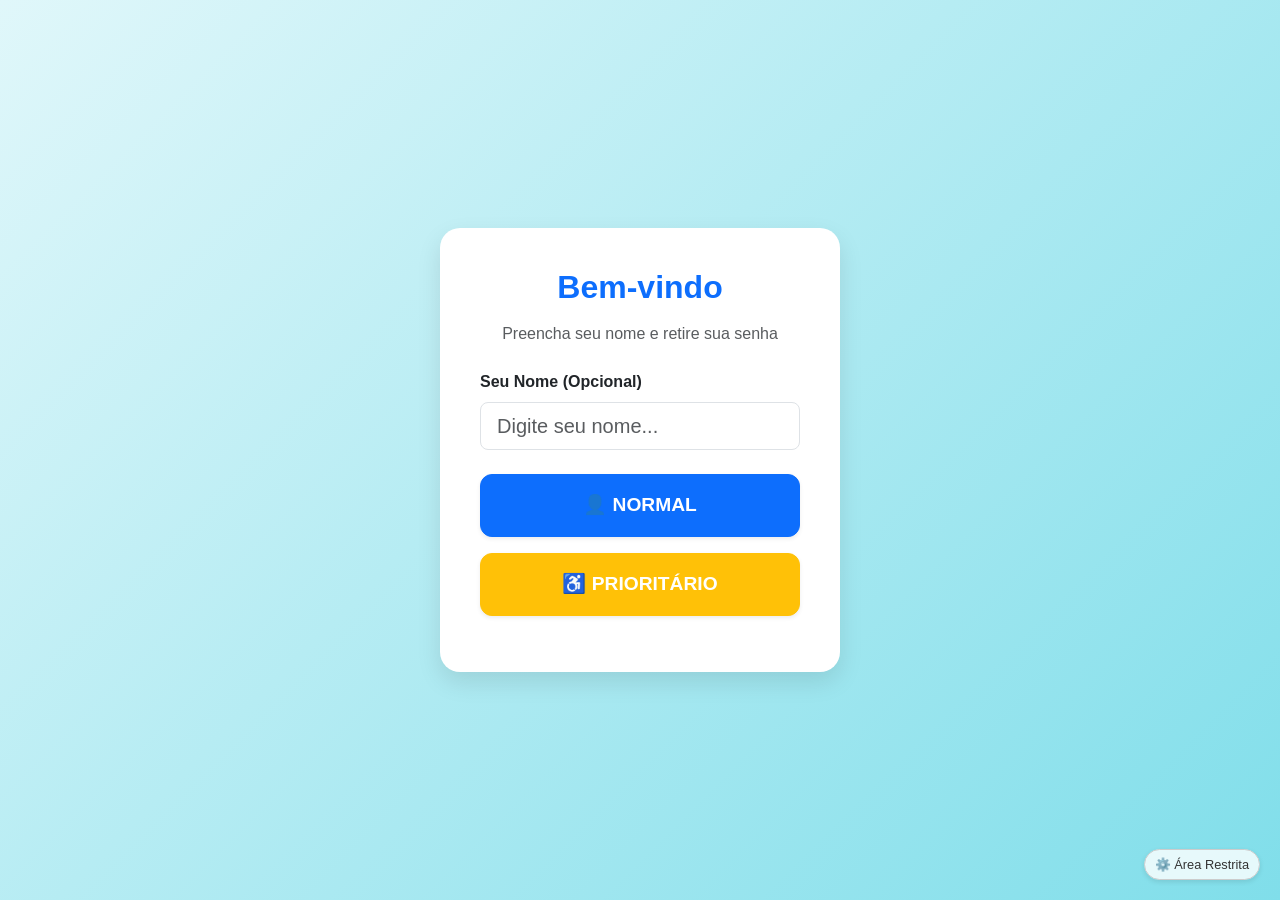
==== src/main/resources/static/index.html @ a520a3f4 "feat: Frontend, logica de armazenamento de dados" ====
<!DOCTYPE html>
<html lang="pt">
<head>
  <meta charset="UTF-8">
  <meta name="viewport" content="width=device-width, initial-scale=1.0">
  <title>Retirar Senha</title>
  <link href="https://cdn.jsdelivr.net/npm/bootstrap@5.3.0/dist/css/bootstrap.min.css" rel="stylesheet">
  <link href="css/style.css" rel="stylesheet">
</head>
<body>

<div class="container ticket-card">
  <h2 class="mb-3 fw-bold text-primary">Bem-vindo</h2>
  <p class="text-muted mb-4">Preencha seu nome e retire sua senha</p>

  <div class="mb-4 text-start">
    <label for="inputNome" class="form-label fw-bold">Seu Nome (Opcional)</label>
    <input type="text" class="form-control form-control-lg" id="inputNome" placeholder="Digite seu nome...">
  </div>

  <button onclick="gerarSenha('NORMAL')" class="btn btn-primary btn-ticket shadow-sm">
    👤 Normal
  </button>

  <button onclick="gerarSenha('PRIORITARIO')" class="btn btn-warning text-white btn-ticket shadow-sm">
    ♿ Prioritário
  </button>

  <div id="ticket-result">
    <p class="mb-0 text-muted">Sua senha:</p>
    <div class="big-number" id="numero-senha">---</div>
    <p id="nome-exibido" class="fw-bold text-dark mt-2"></p>
    <p class="small text-muted">Aguarde ser chamado.</p>
  </div>
</div>

<a href="/admin.html" class="admin-link">⚙️ Área Restrita</a>

<script src="js/totem.js"></script>
</body>
</html>
---- src/main/resources/static/css/style.css ----
body {
    /* Gradiente moderno */
    background: linear-gradient(135deg, #e0f7fa 0%, #80deea 100%);
    height: 100vh;
    display: flex;
    align-items: center;
    justify-content: center;
    font-family: 'Segoe UI', Tahoma, Geneva, Verdana, sans-serif;
    margin: 0;
}

.ticket-card {
    max-width: 400px;
    width: 100%; /* Garante que não fica espremido em telas pequenas */
    padding: 2.5rem;
    border-radius: 20px;
    box-shadow: 0 10px 25px rgba(0,0,0,0.1);
    background: white;
    text-align: center;
}

.btn-ticket {
    width: 100%;
    padding: 1rem;
    font-size: 1.2rem;
    font-weight: bold;
    margin-bottom: 1rem;
    border-radius: 12px;
    text-transform: uppercase;
    transition: transform 0.2s;
}

.btn-ticket:active {
    transform: scale(0.95);
}

#ticket-result {
    display: none;
    margin-top: 2rem;
    padding: 1.5rem;
    background-color: #f1f8e9;
    border: 2px dashed #aed581;
    border-radius: 15px;
}

.big-number {
    font-size: 3.5rem;
    font-weight: 800;
    color: #2e7d32;
}

/* Link discreto para o Admin */
.admin-link {
    position: fixed;
    bottom: 20px;
    right: 20px;
    background-color: rgba(255, 255, 255, 0.8);
    padding: 5px 10px;
    border-radius: 50px;
    font-size: 0.8rem;
    color: #333;
    border: 1px solid #ccc;
    text-decoration: none;
    box-shadow: 0 2px 5px rgba(0,0,0,0.1);
    transition: all 0.3s ease;
}

.admin-link:hover {
    background-color: #333;
    color: white;
}


/* --- ESTILOS DO PAINEL ADMIN --- */

.painel-container {
    max-width: 900px;
    margin: 6rem auto 2rem auto; /* Margem superior maior por causa da navbar fixa */
    background: rgba(255, 255, 255, 0.95);
    padding: 2rem;
    border-radius: 15px;
    box-shadow: 0 4px 15px rgba(0,0,0,0.1);
}

.current-ticket-card {
    background-color: #e3f2fd;
    border: 2px solid #2196f3;
    border-radius: 10px;
    padding: 2rem;
    text-align: center;
    margin-bottom: 2rem;
}

.status-badge {
    font-size: 0.9rem;
    padding: 0.5em 1em;
}

/* Ajuste na Navbar para ficar bonita sobre o gradiente */
.navbar {
    backdrop-filter: blur(10px);
    background-color: rgba(255, 255, 255, 0.9) !important;
}
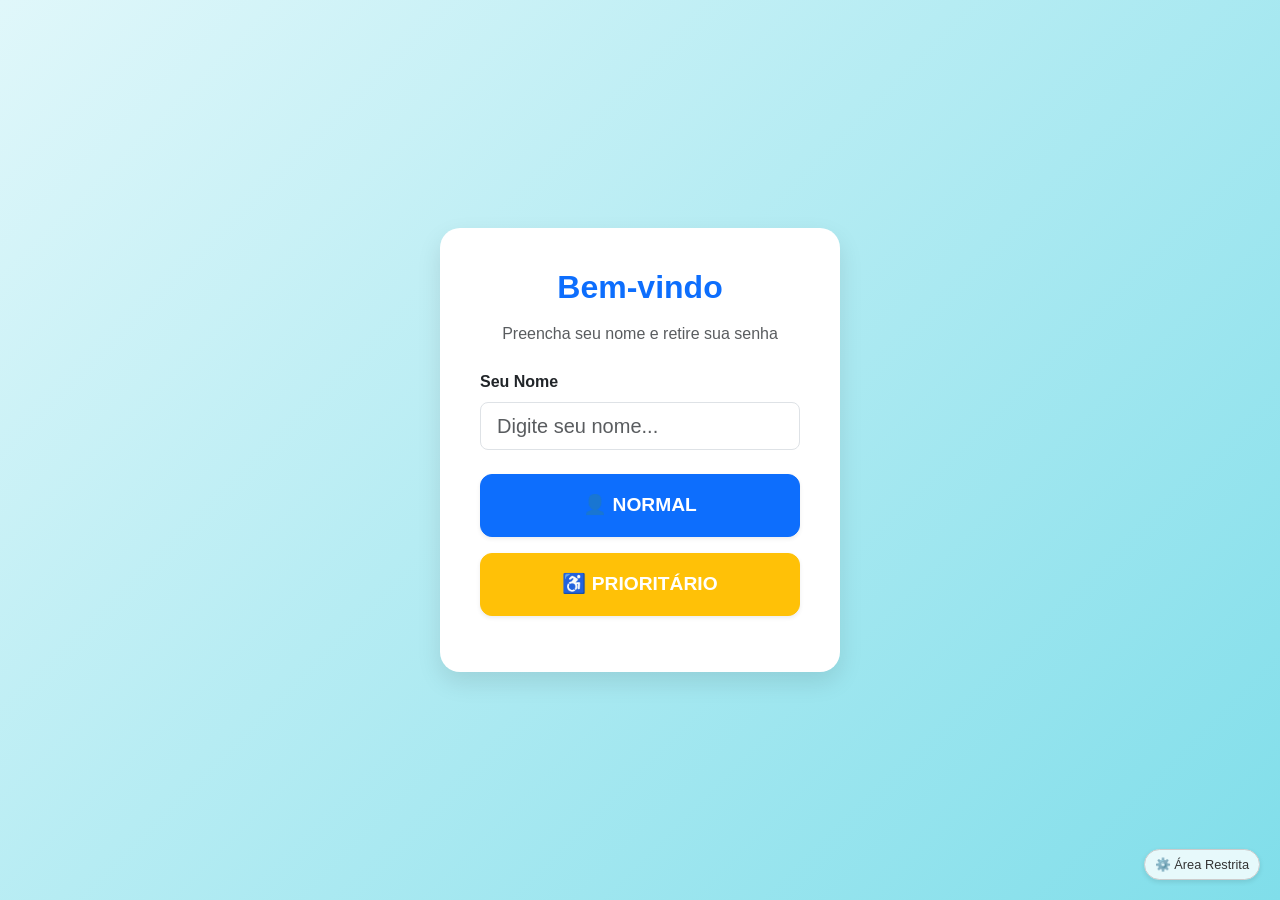
==== commit 943db846: "fix: botoes de historico e cancelar" ====
--- a/src/main/resources/static/index.html
+++ b/src/main/resources/static/index.html
@@ -14,7 +14,7 @@
   <p class="text-muted mb-4">Preencha seu nome e retire sua senha</p>
 
   <div class="mb-4 text-start">
-    <label for="inputNome" class="form-label fw-bold">Seu Nome (Opcional)</label>
+    <label for="inputNome" class="form-label fw-bold">Seu Nome</label>
     <input type="text" class="form-control form-control-lg" id="inputNome" placeholder="Digite seu nome...">
   </div>
 
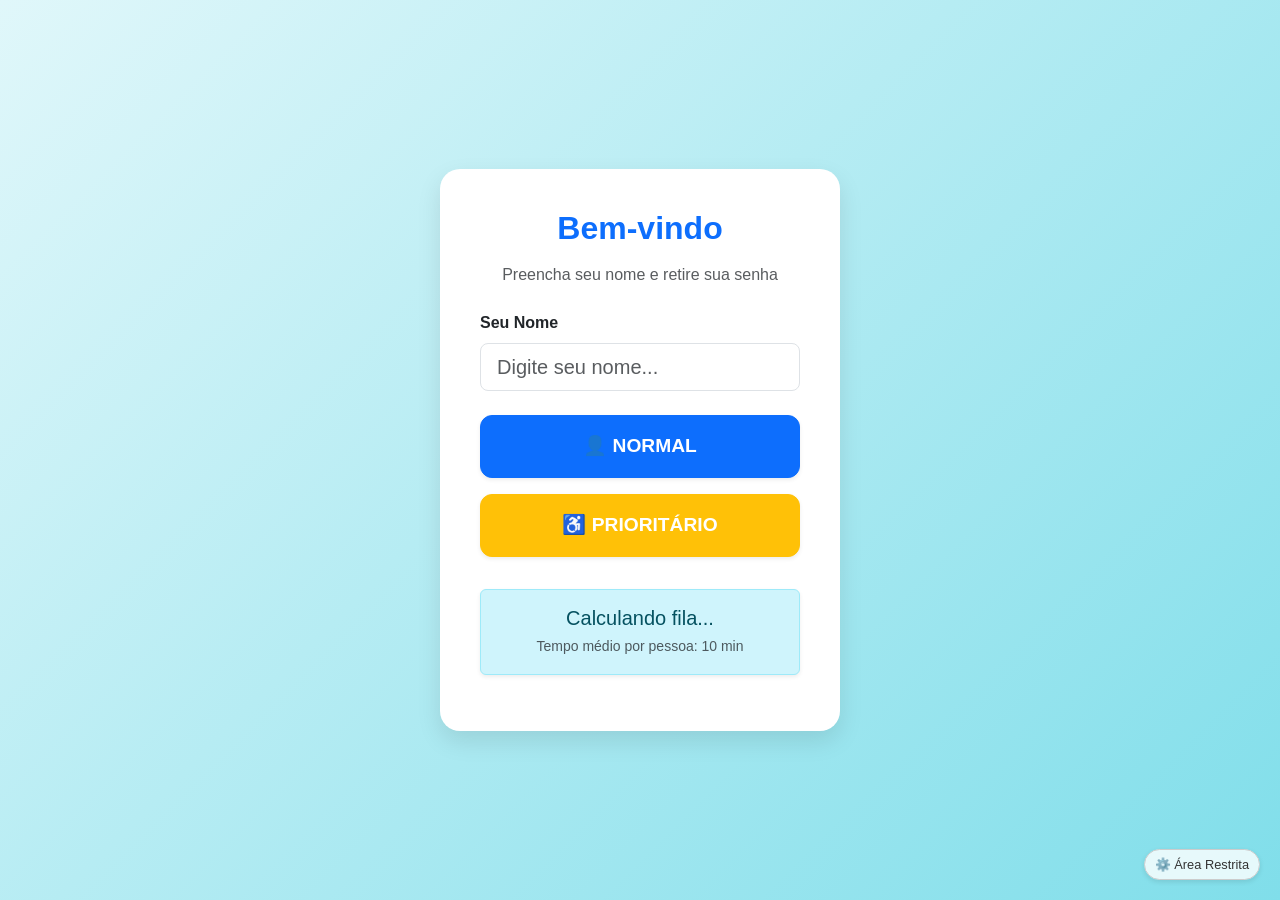
==== commit 75973712: "feat:nova ui de tempo de espera de fila" ====
--- a/src/main/resources/static/index.html
+++ b/src/main/resources/static/index.html
@@ -26,6 +26,10 @@
     ♿ Prioritário
   </button>
 
+  <div id="painel-fila" class="alert alert-info mt-3 shadow-sm" role="alert">
+    <h5 id="info-fila" class="mb-1">Calculando fila...</h5>
+    <small class="text-muted">Tempo médio por pessoa: 10 min</small>
+  </div>
   <div id="ticket-result">
     <p class="mb-0 text-muted">Sua senha:</p>
     <div class="big-number" id="numero-senha">---</div>
